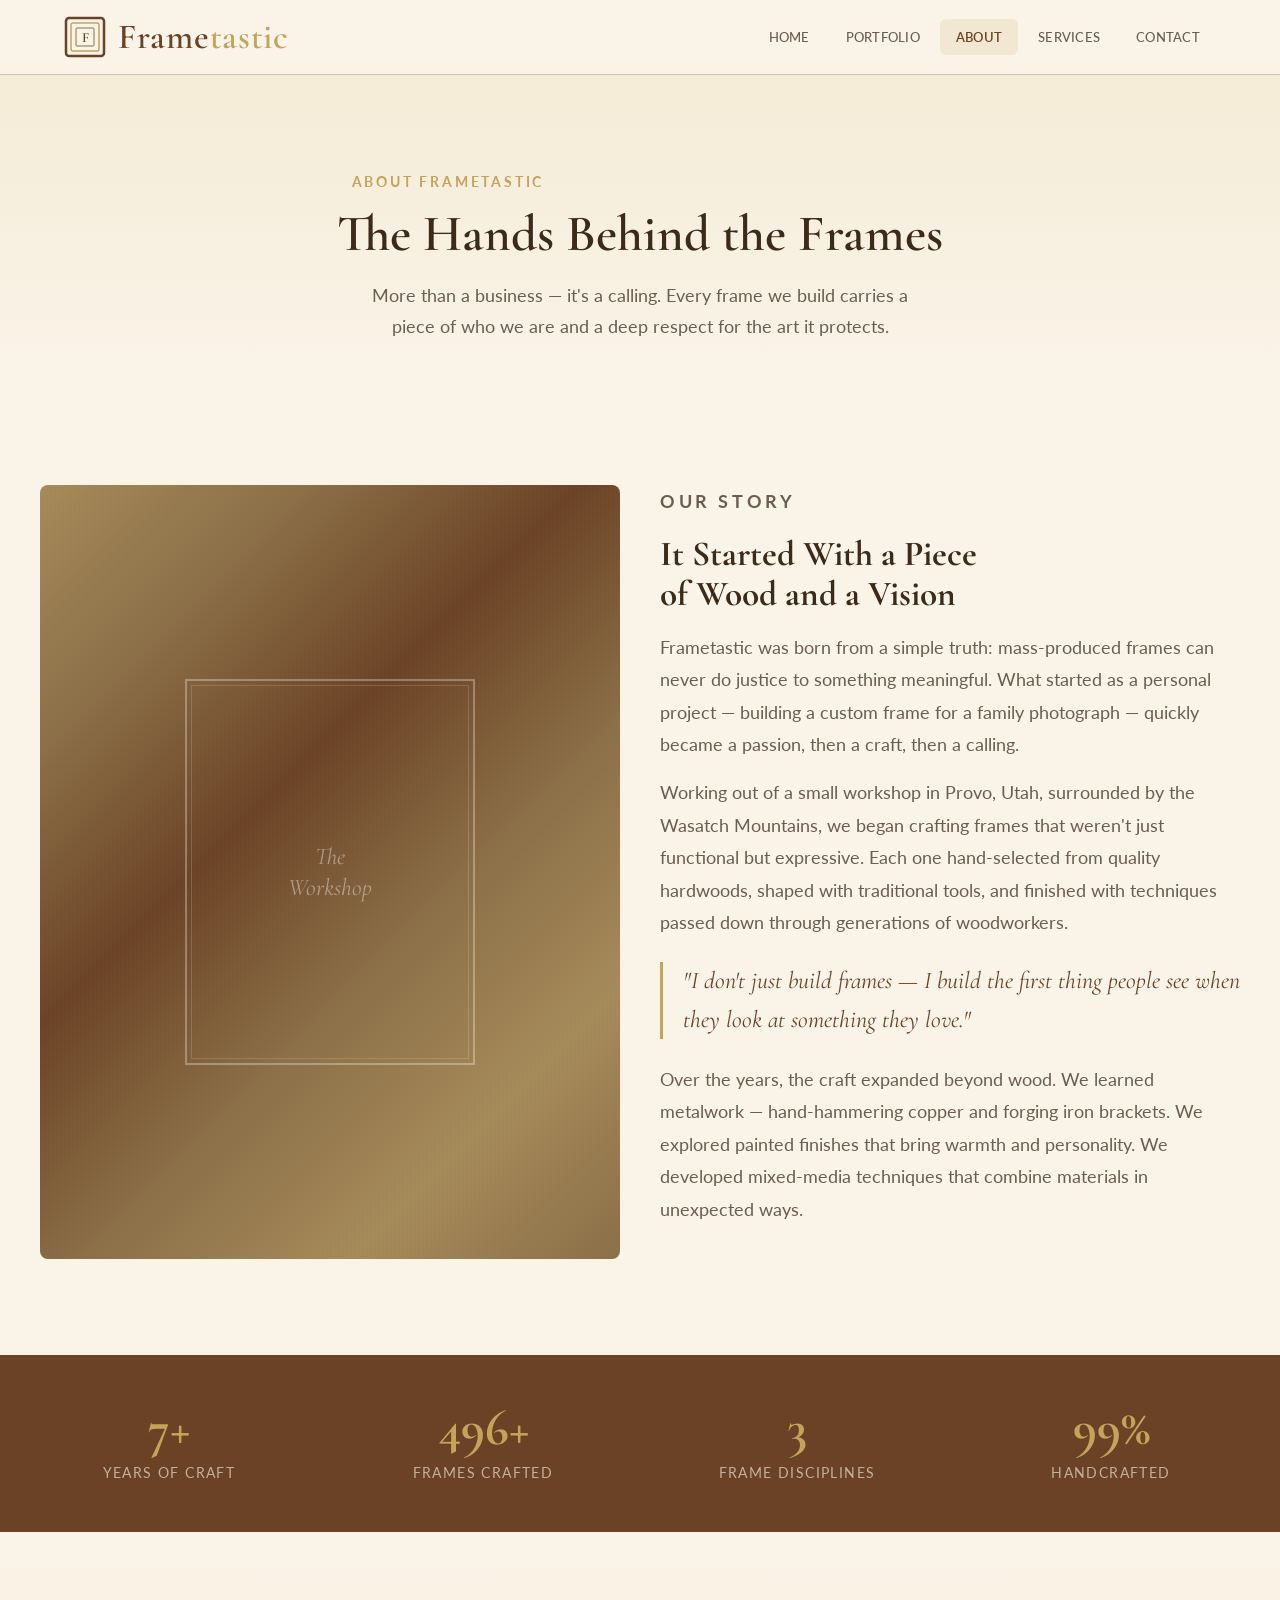
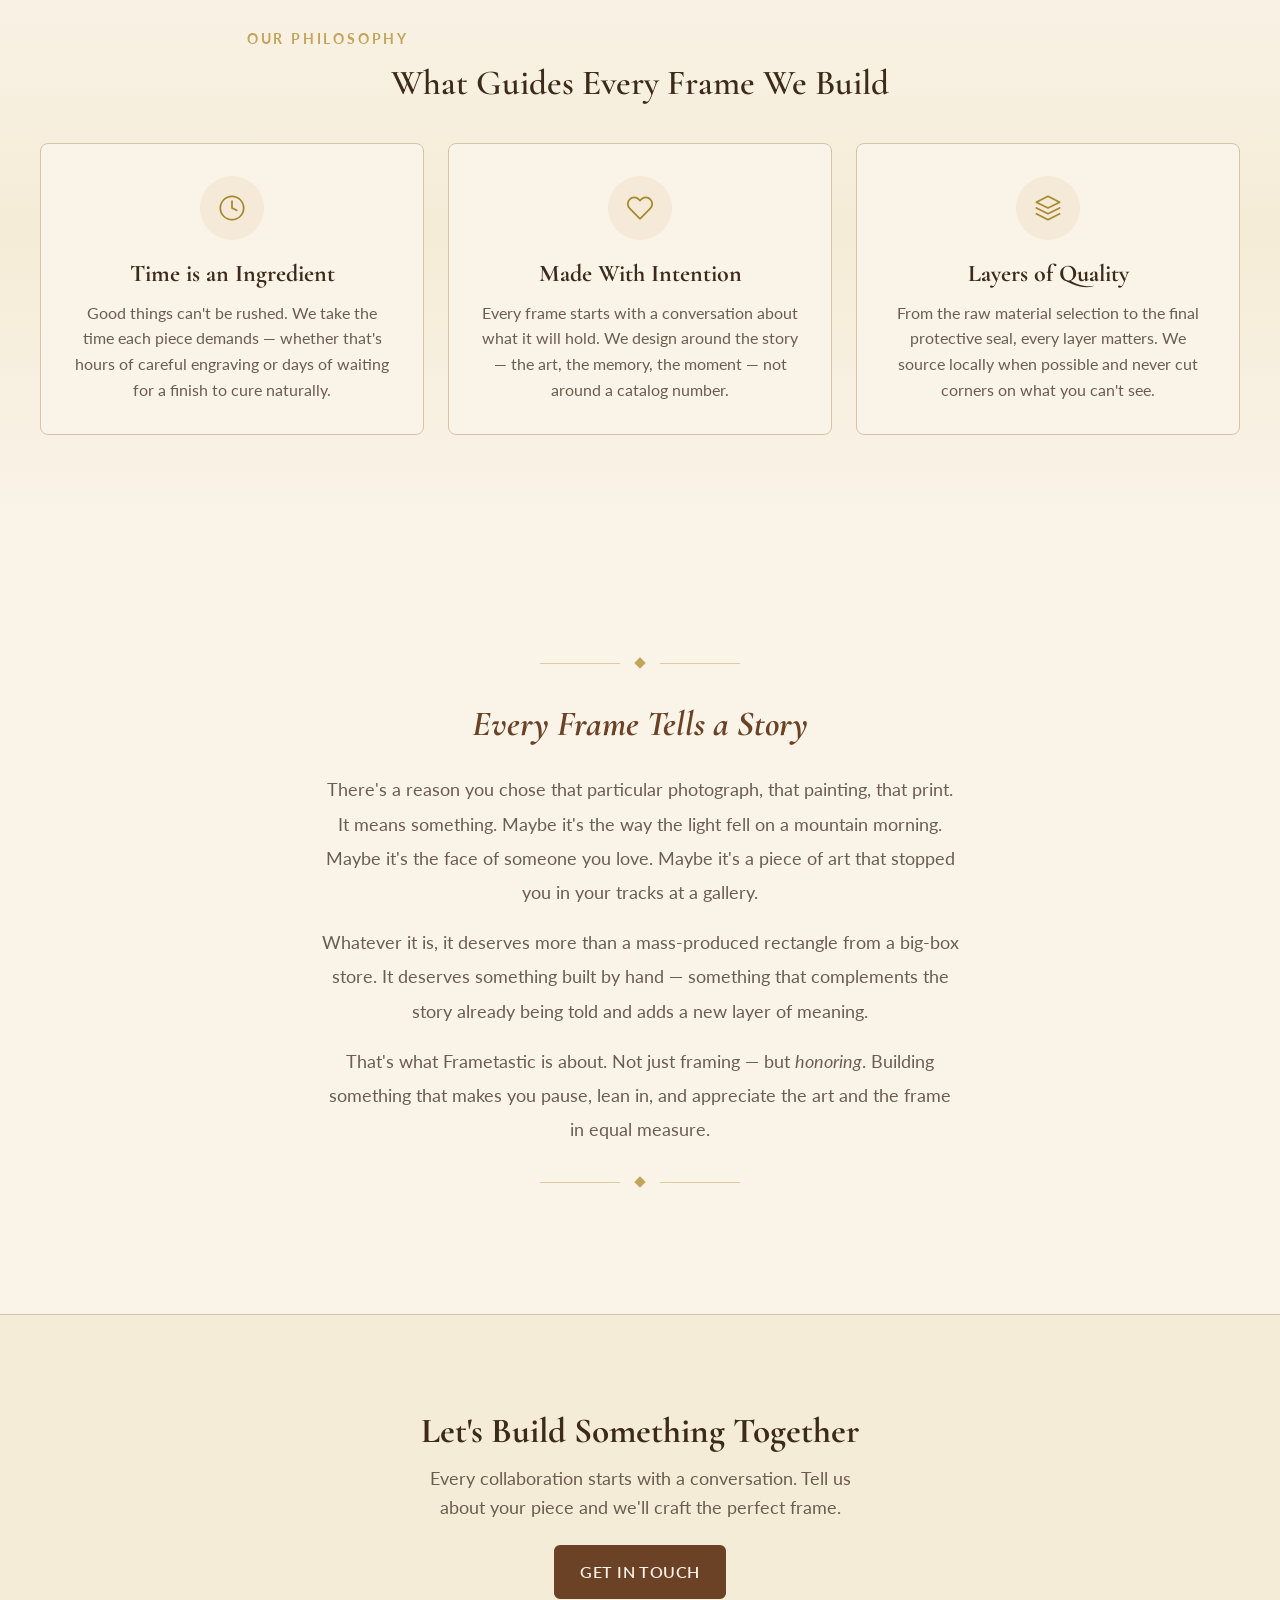
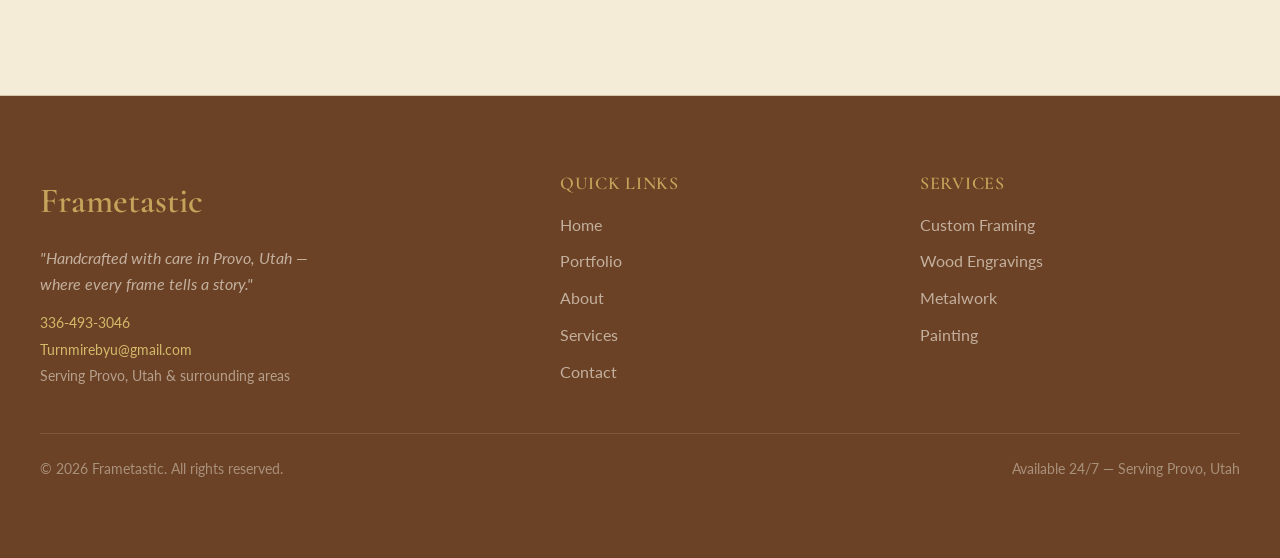
==== about.html @ 9f0a4708 "Add about.html" ====
<!DOCTYPE html>
<html lang="en">
<head>
  <meta charset="UTF-8">
  <meta name="viewport" content="width=device-width, initial-scale=1.0">
  <title>About — Frametastic | The Story Behind the Craft</title>
  <meta name="description" content="Learn about Frametastic's story — a passion for handcrafted artisan frames, woodworking, and the belief that every frame tells a story. Based in Provo, Utah.">

  <link rel="preconnect" href="https://fonts.googleapis.com">
  <link rel="preconnect" href="https://fonts.gstatic.com" crossorigin>
  <link href="https://fonts.googleapis.com/css2?family=Cormorant+Garamond:ital,wght@0,400;0,500;0,600;0,700;1,400;1,500;1,600&family=Lato:wght@300;400;700&display=swap" rel="stylesheet">

  <link rel="stylesheet" href="./styles.css">
</head>
<body>

  <!-- ========== HEADER ========== -->
  <header class="site-header">
    <div class="header-inner">
      <a href="./index.html" class="logo-link" aria-label="Frametastic Home">
        <svg class="logo-icon" viewBox="0 0 42 42" fill="none" xmlns="http://www.w3.org/2000/svg" aria-hidden="true">
          <rect x="2" y="2" width="38" height="38" rx="3" stroke="#6B4226" stroke-width="2.5"/>
          <rect x="7" y="7" width="28" height="28" rx="2" stroke="#C4A35A" stroke-width="1.5"/>
          <rect x="12" y="12" width="18" height="18" rx="1" stroke="#8B6F47" stroke-width="1"/>
          <text x="21" y="26" text-anchor="middle" font-family="'Cormorant Garamond', serif" font-size="14" font-weight="600" fill="#6B4226">F</text>
        </svg>
        <span class="logo-text">Frame<span>tastic</span></span>
      </a>
      <nav aria-label="Main navigation">
        <ul class="nav-links" role="list">
          <li><a href="./index.html">Home</a></li>
          <li><a href="./portfolio.html">Portfolio</a></li>
          <li><a href="./about.html" class="active">About</a></li>
          <li><a href="./services.html">Services</a></li>
          <li><a href="./contact.html">Contact</a></li>
        </ul>
      </nav>
      <button class="mobile-toggle" aria-label="Toggle menu" aria-expanded="false">
        <span></span><span></span><span></span>
      </button>
    </div>
    <nav class="mobile-nav" aria-label="Mobile navigation">
      <a href="./index.html">Home</a>
      <a href="./portfolio.html">Portfolio</a>
      <a href="./about.html" class="active">About</a>
      <a href="./services.html">Services</a>
      <a href="./contact.html">Contact</a>
    </nav>
  </header>

  <main>

    <!-- ========== HERO ========== -->
    <section class="about-hero">
      <div class="section-default reveal">
        <p class="section-label">About Frametastic</p>
        <h1 class="section-title">The Hands Behind the Frames</h1>
        <p class="section-subtitle" style="margin: 0 auto;">More than a business — it's a calling. Every frame we build carries a piece of who we are and a deep respect for the art it protects.</p>
      </div>
    </section>

    <!-- ========== OUR STORY ========== -->
    <section class="section">
      <div class="section-wide">
        <div class="about-story reveal">
          <div class="about-story-image frame-art frame-art-wood">
            <div class="frame-art-inner" style="width: 50%; height: 50%;">
              <div class="frame-art-mark">The<br>Workshop</div>
            </div>
          </div>
          <div class="about-story-text">
            <p class="section-label">Our Story</p>
            <h2>It Started With a Piece of Wood and a Vision</h2>
            <p>
              Frametastic was born from a simple truth: mass-produced frames can never do justice to something meaningful. What started as a personal project — building a custom frame for a family photograph — quickly became a passion, then a craft, then a calling.
            </p>
            <p>
              Working out of a small workshop in Provo, Utah, surrounded by the Wasatch Mountains, we began crafting frames that weren't just functional but expressive. Each one hand-selected from quality hardwoods, shaped with traditional tools, and finished with techniques passed down through generations of woodworkers.
            </p>
            <div class="highlight-text">
              "I don't just build frames — I build the first thing people see when they look at something they love."
            </div>
            <p>
              Over the years, the craft expanded beyond wood. We learned metalwork — hand-hammering copper and forging iron brackets. We explored painted finishes that bring warmth and personality. We developed mixed-media techniques that combine materials in unexpected ways.
            </p>
          </div>
        </div>
      </div>
    </section>

    <!-- ========== STATS ========== -->
    <section class="stats-bar reveal">
      <div class="stat-item">
        <div class="stat-number" data-target="8" data-suffix="+">0</div>
        <div class="stat-label">Years of Craft</div>
      </div>
      <div class="stat-item">
        <div class="stat-number" data-target="500" data-suffix="+">0</div>
        <div class="stat-label">Frames Crafted</div>
      </div>
      <div class="stat-item">
        <div class="stat-number" data-target="4">0</div>
        <div class="stat-label">Frame Disciplines</div>
      </div>
      <div class="stat-item">
        <div class="stat-number" data-target="100" data-suffix="%">0</div>
        <div class="stat-label">Handcrafted</div>
      </div>
    </section>

    <!-- ========== PHILOSOPHY ========== -->
    <section class="section bg-warm-gradient">
      <div class="section-wide">
        <div style="text-align: center; margin-bottom: var(--space-10);" class="reveal">
          <p class="section-label">Our Philosophy</p>
          <h2 class="section-title" style="font-size: var(--text-xl);">What Guides Every Frame We Build</h2>
        </div>

        <div class="philosophy-grid">
          <div class="philosophy-card reveal reveal-delay-1">
            <div class="philosophy-icon">
              <svg width="28" height="28" viewBox="0 0 24 24" fill="none" stroke="currentColor" stroke-width="1.5" stroke-linecap="round" stroke-linejoin="round">
                <path d="M12 22c5.523 0 10-4.477 10-10S17.523 2 12 2 2 6.477 2 12s4.477 10 10 10z"/>
                <path d="M12 6v6l4 2"/>
              </svg>
            </div>
            <h3>Time is an Ingredient</h3>
            <p>Good things can't be rushed. We take the time each piece demands — whether that's hours of careful engraving or days of waiting for a finish to cure naturally.</p>
          </div>

          <div class="philosophy-card reveal reveal-delay-2">
            <div class="philosophy-icon">
              <svg width="28" height="28" viewBox="0 0 24 24" fill="none" stroke="currentColor" stroke-width="1.5" stroke-linecap="round" stroke-linejoin="round">
                <path d="M20.84 4.61a5.5 5.5 0 0 0-7.78 0L12 5.67l-1.06-1.06a5.5 5.5 0 0 0-7.78 7.78l1.06 1.06L12 21.23l7.78-7.78 1.06-1.06a5.5 5.5 0 0 0 0-7.78z"/>
              </svg>
            </div>
            <h3>Made With Intention</h3>
            <p>Every frame starts with a conversation about what it will hold. We design around the story — the art, the memory, the moment — not around a catalog number.</p>
          </div>

          <div class="philosophy-card reveal reveal-delay-3">
            <div class="philosophy-icon">
              <svg width="28" height="28" viewBox="0 0 24 24" fill="none" stroke="currentColor" stroke-width="1.5" stroke-linecap="round" stroke-linejoin="round">
                <path d="M12 2L2 7l10 5 10-5-10-5z"/>
                <path d="M2 17l10 5 10-5"/>
                <path d="M2 12l10 5 10-5"/>
              </svg>
            </div>
            <h3>Layers of Quality</h3>
            <p>From the raw material selection to the final protective seal, every layer matters. We source locally when possible and never cut corners on what you can't see.</p>
          </div>
        </div>
      </div>
    </section>

    <!-- ========== NARRATIVE BLOCK ========== -->
    <section class="section">
      <div class="section-narrow" style="text-align: center;">
        <div class="reveal">
          <div class="divider" style="margin-bottom: var(--space-8);">
            <div class="divider-diamond"></div>
          </div>
          <h2 style="font-family: var(--font-display); font-size: var(--text-xl); font-style: italic; color: var(--color-brown-dark); margin-bottom: var(--space-6); line-height: 1.4;">
            Every Frame Tells a Story
          </h2>
          <p style="color: var(--color-text-muted); line-height: 1.9; margin-bottom: var(--space-4); max-width: none;">
            There's a reason you chose that particular photograph, that painting, that print. It means something. Maybe it's the way the light fell on a mountain morning. Maybe it's the face of someone you love. Maybe it's a piece of art that stopped you in your tracks at a gallery.
          </p>
          <p style="color: var(--color-text-muted); line-height: 1.9; margin-bottom: var(--space-4); max-width: none;">
            Whatever it is, it deserves more than a mass-produced rectangle from a big-box store. It deserves something built by hand — something that complements the story already being told and adds a new layer of meaning.
          </p>
          <p style="color: var(--color-text-muted); line-height: 1.9; max-width: none;">
            That's what Frametastic is about. Not just framing — but <em>honoring</em>. Building something that makes you pause, lean in, and appreciate the art and the frame in equal measure.
          </p>
          <div class="divider" style="margin-top: var(--space-8);">
            <div class="divider-diamond"></div>
          </div>
        </div>
      </div>
    </section>

    <!-- ========== CTA ========== -->
    <section class="section cta-banner">
      <div class="section-default reveal">
        <h2>Let's Build Something Together</h2>
        <p>Every collaboration starts with a conversation. Tell us about your piece and we'll craft the perfect frame.</p>
        <a href="./contact.html" class="btn btn-primary">Get in Touch</a>
      </div>
    </section>

  </main>

  <!-- ========== FOOTER ========== -->
  <footer class="site-footer">
    <div class="footer-inner">
      <div class="footer-brand">
        <p class="footer-logo">Frametastic</p>
        <p class="footer-tagline">"Handcrafted with care in Provo, Utah — where every frame tells a story."</p>
        <div class="footer-contact-info">
          <p><a href="tel:336-493-3046">336-493-3046</a></p>
          <p><a href="mailto:Turnmirebyu@gmail.com">Turnmirebyu@gmail.com</a></p>
          <p>Serving Provo, Utah &amp; surrounding areas</p>
        </div>
      </div>
      <div class="footer-section">
        <h4>Quick Links</h4>
        <ul role="list">
          <li><a href="./index.html">Home</a></li>
          <li><a href="./portfolio.html">Portfolio</a></li>
          <li><a href="./about.html">About</a></li>
          <li><a href="./services.html">Services</a></li>
          <li><a href="./contact.html">Contact</a></li>
        </ul>
      </div>
      <div class="footer-section">
        <h4>Services</h4>
        <ul role="list">
          <li><a href="./services.html">Custom Framing</a></li>
          <li><a href="./services.html">Wood Engravings</a></li>
          <li><a href="./services.html">Metalwork</a></li>
          <li><a href="./services.html">Painting</a></li>
        </ul>
      </div>
    </div>
    <div class="footer-bottom">
      <p>&copy; 2026 Frametastic. All rights reserved.</p>
      <p>Available 24/7 — Serving Provo, Utah</p>
    </div>
  </footer>

  <script src="./script.js"></script>
</body>
</html>
---- styles.css ----
/* ============================================
   FRAMETASTIC — Shared Styles
   Rustic elegance inspired by Park City, Utah
   ============================================ */

/* --- Reset & Base --- */
*, *::before, *::after { box-sizing: border-box; margin: 0; padding: 0; }

html {
  -moz-text-size-adjust: none;
  -webkit-text-size-adjust: none;
  text-size-adjust: none;
  -webkit-font-smoothing: antialiased;
  -moz-osx-font-smoothing: grayscale;
  text-rendering: optimizeLegibility;
  scroll-behavior: smooth;
  hanging-punctuation: first last;
  scroll-padding-top: 5rem;
}

body {
  min-height: 100dvh;
  line-height: 1.6;
  font-family: var(--font-body);
  font-size: var(--text-base);
  color: var(--color-text);
  background-color: var(--color-bg);
}

img, picture, video, canvas, svg { display: block; max-width: 100%; height: auto; }
ul[role="list"], ol[role="list"] { list-style: none; }
input, button, textarea, select { font: inherit; color: inherit; }

h1, h2, h3, h4, h5, h6 {
  font-family: var(--font-display);
  text-wrap: balance;
  line-height: 1.15;
  color: var(--color-heading);
}

p, li, figcaption { text-wrap: pretty; max-width: 72ch; }

::selection {
  background: rgba(196, 163, 90, 0.25);
  color: var(--color-text);
}

:focus-visible {
  outline: 2px solid var(--color-gold);
  outline-offset: 3px;
  border-radius: 4px;
}

@media (prefers-reduced-motion: reduce) {
  *, *::before, *::after {
    animation-duration: 0.01ms !important;
    animation-iteration-count: 1 !important;
    transition-duration: 0.01ms !important;
    scroll-behavior: auto !important;
  }
}

button { cursor: pointer; background: none; border: none; }
a { text-decoration: none; color: inherit; }

a, button, [role="button"], input, textarea, select {
  transition: color 180ms cubic-bezier(0.16, 1, 0.3, 1),
              background 180ms cubic-bezier(0.16, 1, 0.3, 1),
              border-color 180ms cubic-bezier(0.16, 1, 0.3, 1),
              box-shadow 180ms cubic-bezier(0.16, 1, 0.3, 1),
              transform 180ms cubic-bezier(0.16, 1, 0.3, 1);
}

.sr-only {
  position: absolute; width: 1px; height: 1px; padding: 0; margin: -1px;
  overflow: hidden; clip: rect(0, 0, 0, 0); white-space: nowrap; border-width: 0;
}


/* --- Design Tokens --- */
:root {
  /* Typography */
  --font-display: 'Cormorant Garamond', 'Georgia', serif;
  --font-body: 'Lato', 'Helvetica Neue', sans-serif;

  --text-xs:   clamp(0.75rem,  0.7rem  + 0.25vw, 0.875rem);
  --text-sm:   clamp(0.875rem, 0.8rem  + 0.35vw, 1rem);
  --text-base: clamp(1rem,     0.95rem + 0.25vw, 1.125rem);
  --text-lg:   clamp(1.125rem, 1rem    + 0.75vw, 1.5rem);
  --text-xl:   clamp(1.5rem,   1.2rem  + 1.25vw, 2.25rem);
  --text-2xl:  clamp(2rem,     1.2rem  + 2.5vw,  3.5rem);
  --text-3xl:  clamp(2.5rem,   1rem    + 4vw,    5rem);
  --text-hero: clamp(3rem,     0.5rem  + 7vw,    8rem);

  /* Spacing */
  --space-1:  0.25rem;
  --space-2:  0.5rem;
  --space-3:  0.75rem;
  --space-4:  1rem;
  --space-5:  1.25rem;
  --space-6:  1.5rem;
  --space-8:  2rem;
  --space-10: 2.5rem;
  --space-12: 3rem;
  --space-16: 4rem;
  --space-20: 5rem;
  --space-24: 6rem;
  --space-32: 8rem;

  /* Frametastic Palette — Rustic Elegance */
  --color-bg:             #FAF3E8;
  --color-surface:        #F5ECD7;
  --color-surface-2:      #EDE3CB;
  --color-surface-offset: #F0E8D5;
  --color-divider:        #D4C5A9;
  --color-border:         #C4B493;

  --color-text:           #2C2C2C;
  --color-text-muted:     #6B5D4F;
  --color-text-faint:     #9A8E7F;
  --color-heading:        #3D2B1A;

  --color-brown:          #8B6F47;
  --color-brown-dark:     #6B4226;
  --color-brown-light:    #A68B5B;
  --color-green:          #2D5016;
  --color-green-light:    #4A6741;
  --color-green-muted:    #5C7A52;
  --color-cream:          #FAF3E8;
  --color-ivory:          #F5ECD7;
  --color-gold:           #C4A35A;
  --color-gold-light:     #D4B96A;
  --color-gold-dark:      #A68830;
  --color-charcoal:       #2C2C2C;

  /* Semantic */
  --color-primary:        #6B4226;
  --color-primary-hover:  #8B6F47;
  --color-accent:         #C4A35A;
  --color-accent-hover:   #D4B96A;

  /* Radius */
  --radius-sm: 4px;
  --radius-md: 6px;
  --radius-lg: 8px;
  --radius-xl: 12px;

  /* Shadows — warm-toned */
  --shadow-sm: 0 1px 3px rgba(107, 66, 38, 0.08);
  --shadow-md: 0 4px 12px rgba(107, 66, 38, 0.1);
  --shadow-lg: 0 12px 32px rgba(107, 66, 38, 0.14);
  --shadow-warm: 0 8px 24px rgba(139, 111, 71, 0.12);

  /* Content widths */
  --content-narrow: 640px;
  --content-default: 960px;
  --content-wide: 1200px;
}


/* ============================
   SHARED LAYOUT COMPONENTS
   ============================ */

/* --- Header / Navigation --- */
.site-header {
  position: sticky;
  top: 0;
  z-index: 100;
  background: rgba(250, 243, 232, 0.95);
  backdrop-filter: blur(12px);
  -webkit-backdrop-filter: blur(12px);
  border-bottom: 1px solid var(--color-divider);
  transition: box-shadow 300ms ease;
}

.site-header--scrolled {
  box-shadow: var(--shadow-md);
}

.header-inner {
  max-width: var(--content-wide);
  margin: 0 auto;
  padding: var(--space-4) var(--space-6);
  display: flex;
  align-items: center;
  justify-content: space-between;
}

.logo-link {
  display: flex;
  align-items: center;
  gap: var(--space-3);
}

.logo-icon {
  width: 42px;
  height: 42px;
  flex-shrink: 0;
}

.logo-text {
  font-family: var(--font-display);
  font-size: var(--text-xl);
  font-weight: 600;
  color: var(--color-brown-dark);
  letter-spacing: 0.02em;
  line-height: 1;
}

.logo-text span {
  color: var(--color-gold);
}

/* Desktop nav */
.nav-links {
  display: flex;
  align-items: center;
  gap: var(--space-1);
  list-style: none;
}

.nav-links a {
  display: block;
  padding: var(--space-2) var(--space-4);
  font-size: var(--text-sm);
  font-weight: 500;
  color: var(--color-text-muted);
  border-radius: var(--radius-md);
  letter-spacing: 0.02em;
  text-transform: uppercase;
  font-size: 0.8rem;
}

.nav-links a:hover {
  color: var(--color-brown-dark);
  background: rgba(139, 111, 71, 0.08);
}

.nav-links a.active {
  color: var(--color-brown-dark);
  background: rgba(196, 163, 90, 0.15);
  font-weight: 600;
}

/* Mobile hamburger */
.mobile-toggle {
  display: none;
  flex-direction: column;
  gap: 5px;
  padding: var(--space-2);
  cursor: pointer;
  z-index: 110;
}

.mobile-toggle span {
  display: block;
  width: 24px;
  height: 2px;
  background: var(--color-brown-dark);
  border-radius: 2px;
  transition: transform 300ms ease, opacity 300ms ease;
}

.mobile-toggle.open span:nth-child(1) {
  transform: translateY(7px) rotate(45deg);
}
.mobile-toggle.open span:nth-child(2) {
  opacity: 0;
}
.mobile-toggle.open span:nth-child(3) {
  transform: translateY(-7px) rotate(-45deg);
}

/* Mobile nav overlay */
.mobile-nav {
  display: none;
  position: fixed;
  top: 0;
  left: 0;
  width: 100%;
  height: 100dvh;
  background: rgba(250, 243, 232, 1);
  backdrop-filter: blur(20px);
  -webkit-backdrop-filter: blur(20px);
  z-index: 105;
  flex-direction: column;
  align-items: center;
  justify-content: center;
  gap: var(--space-4);
}

.mobile-nav.open {
  display: flex;
}

.mobile-nav a {
  font-family: var(--font-display);
  font-size: var(--text-xl);
  font-weight: 500;
  color: var(--color-text-muted);
  padding: var(--space-3) var(--space-8);
  border-radius: var(--radius-md);
}

.mobile-nav a:hover,
.mobile-nav a.active {
  color: var(--color-brown-dark);
  background: rgba(196, 163, 90, 0.15);
}

@media (max-width: 768px) {
  .nav-links { display: none; }
  .mobile-toggle { display: flex; }
}


/* --- Footer --- */
.site-footer {
  background: var(--color-brown-dark);
  color: #E8DED0;
  padding: clamp(var(--space-12), 6vw, var(--space-20)) var(--space-6);
}

.footer-inner {
  max-width: var(--content-wide);
  margin: 0 auto;
  display: grid;
  grid-template-columns: 1.5fr 1fr 1fr;
  gap: var(--space-10);
}

.footer-brand .footer-logo {
  font-family: var(--font-display);
  font-size: var(--text-xl);
  color: var(--color-gold);
  font-weight: 600;
  margin-bottom: var(--space-4);
}

.footer-brand .footer-tagline {
  font-style: italic;
  color: rgba(232, 222, 208, 0.7);
  font-size: var(--text-sm);
  margin-bottom: var(--space-4);
  max-width: 30ch;
}

.footer-brand .footer-contact-info p {
  font-size: var(--text-xs);
  color: rgba(232, 222, 208, 0.6);
  margin-bottom: var(--space-1);
}

.footer-brand .footer-contact-info a {
  color: var(--color-gold-light);
}

.footer-brand .footer-contact-info a:hover {
  color: #fff;
}

.footer-section h4 {
  font-family: var(--font-display);
  font-size: var(--text-base);
  color: var(--color-gold);
  font-weight: 600;
  margin-bottom: var(--space-4);
  letter-spacing: 0.04em;
  text-transform: uppercase;
}

.footer-section ul {
  list-style: none;
}

.footer-section li {
  margin-bottom: var(--space-2);
}

.footer-section a {
  font-size: var(--text-sm);
  color: rgba(232, 222, 208, 0.7);
}

.footer-section a:hover {
  color: #fff;
}

.footer-bottom {
  max-width: var(--content-wide);
  margin: 0 auto;
  margin-top: var(--space-10);
  padding-top: var(--space-6);
  border-top: 1px solid rgba(232, 222, 208, 0.15);
  display: flex;
  align-items: center;
  justify-content: space-between;
  flex-wrap: wrap;
  gap: var(--space-4);
}

.footer-bottom p {
  font-size: var(--text-xs);
  color: rgba(232, 222, 208, 0.5);
}

@media (max-width: 768px) {
  .footer-inner {
    grid-template-columns: 1fr;
    gap: var(--space-8);
    text-align: center;
  }
  .footer-brand .footer-tagline { max-width: none; }
  .footer-bottom {
    flex-direction: column;
    text-align: center;
  }
}


/* ============================
   SHARED UI COMPONENTS
   ============================ */

/* Buttons */
.btn {
  display: inline-flex;
  align-items: center;
  gap: var(--space-2);
  padding: var(--space-3) var(--space-6);
  font-size: var(--text-sm);
  font-weight: 600;
  border-radius: var(--radius-md);
  cursor: pointer;
  text-decoration: none;
  letter-spacing: 0.03em;
  text-transform: uppercase;
}

.btn-primary {
  background: var(--color-brown-dark);
  color: var(--color-cream);
  border: 2px solid var(--color-brown-dark);
}

.btn-primary:hover {
  background: var(--color-brown);
  border-color: var(--color-brown);
  transform: translateY(-1px);
  box-shadow: var(--shadow-md);
}

.btn-outline {
  background: transparent;
  color: var(--color-brown-dark);
  border: 2px solid var(--color-brown-dark);
}

.btn-outline:hover {
  background: var(--color-brown-dark);
  color: var(--color-cream);
  transform: translateY(-1px);
}

.btn-gold {
  background: var(--color-gold);
  color: var(--color-brown-dark);
  border: 2px solid var(--color-gold);
}

.btn-gold:hover {
  background: var(--color-gold-dark);
  border-color: var(--color-gold-dark);
  color: #fff;
  transform: translateY(-1px);
  box-shadow: var(--shadow-md);
}

/* Section utilities */
.section {
  padding: clamp(var(--space-12), 8vw, var(--space-24)) var(--space-6);
}

.section-narrow {
  max-width: var(--content-narrow);
  margin: 0 auto;
}

.section-default {
  max-width: var(--content-default);
  margin: 0 auto;
}

.section-wide {
  max-width: var(--content-wide);
  margin: 0 auto;
}

.section-label {
  font-family: var(--font-body);
  font-size: var(--text-xs);
  text-transform: uppercase;
  letter-spacing: 0.2em;
  color: var(--color-gold);
  font-weight: 700;
  margin-bottom: var(--space-3);
}

.section-title {
  font-size: var(--text-2xl);
  font-weight: 600;
  margin-bottom: var(--space-4);
  color: var(--color-heading);
}

.section-subtitle {
  font-size: var(--text-base);
  color: var(--color-text-muted);
  max-width: 55ch;
  line-height: 1.7;
}

/* Decorative divider */
.divider {
  display: flex;
  align-items: center;
  gap: var(--space-4);
  margin: var(--space-8) auto;
  max-width: 200px;
}

.divider::before,
.divider::after {
  content: '';
  flex: 1;
  height: 1px;
  background: var(--color-gold);
  opacity: 0.5;
}

.divider-diamond {
  width: 8px;
  height: 8px;
  background: var(--color-gold);
  transform: rotate(45deg);
  flex-shrink: 0;
}

/* Wood texture gradient backgrounds */
.bg-wood {
  background: linear-gradient(
    135deg,
    #8B6F47 0%,
    #A68B5B 25%,
    #8B6F47 50%,
    #6B4226 75%,
    #8B6F47 100%
  );
}

.bg-warm-gradient {
  background: linear-gradient(
    180deg,
    var(--color-bg) 0%,
    var(--color-surface) 50%,
    var(--color-bg) 100%
  );
}

.bg-cream-to-ivory {
  background: linear-gradient(
    180deg,
    var(--color-cream) 0%,
    var(--color-ivory) 100%
  );
}

.bg-forest {
  background: linear-gradient(
    135deg,
    #2D5016 0%,
    #4A6741 50%,
    #2D5016 100%
  );
}

/* Card base */
.card {
  background: var(--color-bg);
  border: 1px solid var(--color-divider);
  border-radius: var(--radius-lg);
  overflow: hidden;
  transition: transform 300ms ease, box-shadow 300ms ease;
}

.card:hover {
  transform: translateY(-4px);
  box-shadow: var(--shadow-lg);
}

/* Animated frame border */
.frame-border {
  border: 3px solid var(--color-gold);
  border-radius: var(--radius-md);
  padding: var(--space-1);
  position: relative;
}

.frame-border::before {
  content: '';
  position: absolute;
  inset: 4px;
  border: 1px solid rgba(196, 163, 90, 0.4);
  border-radius: 3px;
  pointer-events: none;
}

/* Scroll reveal animations */
.reveal {
  opacity: 0;
  transform: translateY(20px);
  transition: opacity 600ms ease, transform 600ms ease;
}

.reveal.visible {
  opacity: 1;
  transform: translateY(0);
}

.reveal-delay-1 { transition-delay: 100ms; }
.reveal-delay-2 { transition-delay: 200ms; }
.reveal-delay-3 { transition-delay: 300ms; }
.reveal-delay-4 { transition-delay: 400ms; }


/* ============================
   PAGE-SPECIFIC STYLES
   ============================ */

/* --- Homepage --- */
.hero {
  min-height: 85vh;
  display: flex;
  align-items: center;
  justify-content: center;
  text-align: center;
  padding: var(--space-16) var(--space-6);
  position: relative;
  overflow: hidden;
  background:
    linear-gradient(135deg,
      rgba(250, 243, 232, 0.92) 0%,
      rgba(245, 236, 215, 0.88) 40%,
      rgba(237, 227, 203, 0.85) 100%
    ),
    linear-gradient(45deg,
      #6B4226 0%, #8B6F47 30%, #A68B5B 50%, #8B6F47 70%, #6B4226 100%
    );
}

.hero::before {
  content: '';
  position: absolute;
  inset: 0;
  background:
    radial-gradient(ellipse at 20% 50%, rgba(196, 163, 90, 0.15) 0%, transparent 60%),
    radial-gradient(ellipse at 80% 30%, rgba(45, 80, 22, 0.08) 0%, transparent 50%);
  pointer-events: none;
}

.hero-content {
  position: relative;
  z-index: 1;
  max-width: 750px;
}

.hero-badge {
  display: inline-flex;
  align-items: center;
  gap: var(--space-2);
  background: rgba(196, 163, 90, 0.15);
  border: 1px solid rgba(196, 163, 90, 0.3);
  padding: var(--space-2) var(--space-4);
  border-radius: var(--radius-xl);
  font-size: var(--text-xs);
  color: var(--color-gold-dark);
  font-weight: 600;
  letter-spacing: 0.05em;
  text-transform: uppercase;
  margin-bottom: var(--space-6);
}

.hero h1 {
  font-size: var(--text-hero);
  font-weight: 600;
  color: var(--color-brown-dark);
  margin-bottom: var(--space-6);
  line-height: 1.05;
}

.hero h1 em {
  font-style: italic;
  color: var(--color-gold);
}

.hero-description {
  font-size: var(--text-base);
  color: var(--color-text-muted);
  max-width: 50ch;
  margin: 0 auto var(--space-8);
  line-height: 1.8;
}

.hero-cta {
  display: flex;
  align-items: center;
  justify-content: center;
  gap: var(--space-4);
  flex-wrap: wrap;
}

/* Decorative corner frames on hero */
.hero-frame-corner {
  position: absolute;
  width: 80px;
  height: 80px;
  border-color: var(--color-gold);
  opacity: 0.3;
}

.hero-frame-corner--tl {
  top: 40px; left: 40px;
  border-top: 2px solid;
  border-left: 2px solid;
}
.hero-frame-corner--tr {
  top: 40px; right: 40px;
  border-top: 2px solid;
  border-right: 2px solid;
}
.hero-frame-corner--bl {
  bottom: 40px; left: 40px;
  border-bottom: 2px solid;
  border-left: 2px solid;
}
.hero-frame-corner--br {
  bottom: 40px; right: 40px;
  border-bottom: 2px solid;
  border-right: 2px solid;
}

/* Featured work grid on homepage */
.featured-grid {
  display: grid;
  grid-template-columns: repeat(auto-fit, minmax(260px, 1fr));
  gap: var(--space-6);
}

.featured-card {
  position: relative;
  background: var(--color-bg);
  border: 1px solid var(--color-divider);
  border-radius: var(--radius-lg);
  overflow: hidden;
  transition: transform 300ms ease, box-shadow 300ms ease;
  display: flex;
  flex-direction: column;
}

.featured-card:hover {
  transform: translateY(-6px);
  box-shadow: var(--shadow-lg);
}

.featured-card-image {
  height: 240px;
  min-height: 240px;
  position: relative;
  overflow: hidden;
}

.featured-card-body {
  padding: var(--space-5);
}

.featured-card-body h3 {
  font-size: var(--text-lg);
  font-weight: 600;
  margin-bottom: var(--space-2);
}

.featured-card-body p {
  font-size: var(--text-sm);
  color: var(--color-text-muted);
}

.featured-card-tag {
  position: absolute;
  top: var(--space-4);
  left: var(--space-4);
  background: rgba(107, 66, 38, 0.85);
  color: var(--color-cream);
  padding: var(--space-1) var(--space-3);
  border-radius: var(--radius-sm);
  font-size: var(--text-xs);
  font-weight: 600;
  text-transform: uppercase;
  letter-spacing: 0.05em;
}

/* Testimonial section */
.testimonial-section {
  background: var(--color-brown-dark);
  color: var(--color-cream);
  text-align: center;
}

.testimonial-quote {
  font-family: var(--font-display);
  font-size: var(--text-xl);
  font-style: italic;
  max-width: 40ch;
  margin: 0 auto var(--space-6);
  line-height: 1.5;
  position: relative;
}

.testimonial-quote::before {
  content: '\201C';
  font-size: 5rem;
  position: absolute;
  top: -2rem;
  left: -1.5rem;
  color: var(--color-gold);
  opacity: 0.4;
  line-height: 1;
}

.testimonial-author {
  font-size: var(--text-sm);
  color: var(--color-gold-light);
  font-weight: 500;
}

/* Intro / About preview */
.intro-grid {
  display: grid;
  grid-template-columns: 1fr 1fr;
  gap: var(--space-10);
  align-items: center;
}

.intro-image-wrapper {
  position: relative;
}

.intro-image-placeholder {
  aspect-ratio: 4/5;
  border-radius: var(--radius-lg);
  overflow: hidden;
  position: relative;
}

.intro-image-frame {
  position: absolute;
  inset: -12px;
  border: 2px solid var(--color-gold);
  border-radius: calc(var(--radius-lg) + 4px);
  opacity: 0.4;
  pointer-events: none;
}

@media (max-width: 768px) {
  .intro-grid {
    grid-template-columns: 1fr;
    gap: var(--space-6);
  }
}


/* --- Portfolio Page --- */
.portfolio-hero {
  text-align: center;
  padding: clamp(var(--space-16), 10vw, var(--space-24)) var(--space-6) clamp(var(--space-8), 4vw, var(--space-12));
  background: linear-gradient(180deg, var(--color-surface) 0%, var(--color-bg) 100%);
}

.portfolio-filters {
  display: flex;
  align-items: center;
  justify-content: center;
  gap: var(--space-3);
  flex-wrap: wrap;
  margin-bottom: var(--space-10);
}

.filter-btn {
  padding: var(--space-2) var(--space-5);
  font-size: var(--text-sm);
  font-weight: 500;
  border: 1px solid var(--color-divider);
  border-radius: var(--radius-xl);
  background: transparent;
  color: var(--color-text-muted);
  cursor: pointer;
}

.filter-btn:hover,
.filter-btn.active {
  background: var(--color-brown-dark);
  color: var(--color-cream);
  border-color: var(--color-brown-dark);
}

.portfolio-grid {
  display: grid;
  grid-template-columns: repeat(auto-fill, minmax(280px, 1fr));
  gap: var(--space-6);
}

.portfolio-card {
  background: var(--color-bg);
  border: 1px solid var(--color-divider);
  border-radius: var(--radius-lg);
  overflow: hidden;
  transition: transform 300ms ease, box-shadow 300ms ease;
  display: flex;
  flex-direction: column;
}

.portfolio-card:hover {
  transform: translateY(-4px);
  box-shadow: var(--shadow-lg);
}

.portfolio-card-image {
  height: 220px;
  min-height: 220px;
  position: relative;
  overflow: hidden;
}

.portfolio-card-body {
  padding: var(--space-5);
}

.portfolio-card-body h3 {
  font-size: var(--text-lg);
  font-weight: 600;
  margin-bottom: var(--space-2);
}

.portfolio-card-body .category {
  font-size: var(--text-xs);
  color: var(--color-gold-dark);
  text-transform: uppercase;
  letter-spacing: 0.1em;
  font-weight: 600;
  margin-bottom: var(--space-2);
}

.portfolio-card-body p {
  font-size: var(--text-sm);
  color: var(--color-text-muted);
  line-height: 1.6;
}


/* --- About Page --- */
.about-hero {
  text-align: center;
  padding: clamp(var(--space-16), 10vw, var(--space-24)) var(--space-6) clamp(var(--space-8), 4vw, var(--space-12));
  background: linear-gradient(180deg, var(--color-surface) 0%, var(--color-bg) 100%);
}

.about-story {
  display: grid;
  grid-template-columns: 1fr 1fr;
  gap: var(--space-10);
  align-items: start;
}

.about-story-image {
  aspect-ratio: 3/4;
  border-radius: var(--radius-lg);
  overflow: hidden;
  position: relative;
}

.about-story-text h2 {
  font-size: var(--text-xl);
  margin-bottom: var(--space-4);
}

.about-story-text p {
  font-size: var(--text-base);
  color: var(--color-text-muted);
  margin-bottom: var(--space-4);
  line-height: 1.8;
}

.about-story-text .highlight-text {
  font-family: var(--font-display);
  font-size: var(--text-lg);
  font-style: italic;
  color: var(--color-brown-dark);
  border-left: 3px solid var(--color-gold);
  padding-left: var(--space-5);
  margin: var(--space-6) 0;
}

@media (max-width: 768px) {
  .about-story {
    grid-template-columns: 1fr;
    gap: var(--space-6);
  }
}

/* Stats bar */
.stats-bar {
  display: grid;
  grid-template-columns: repeat(4, 1fr);
  gap: var(--space-6);
  text-align: center;
  padding: var(--space-12) var(--space-6);
  background: var(--color-brown-dark);
  color: var(--color-cream);
}

.stat-item .stat-number {
  font-family: var(--font-display);
  font-size: var(--text-2xl);
  font-weight: 700;
  color: var(--color-gold);
  line-height: 1;
  margin-bottom: var(--space-2);
}

.stat-item .stat-label {
  font-size: var(--text-xs);
  text-transform: uppercase;
  letter-spacing: 0.1em;
  color: rgba(232, 222, 208, 0.7);
}

@media (max-width: 768px) {
  .stats-bar {
    grid-template-columns: repeat(2, 1fr);
    gap: var(--space-8);
  }
}

/* Philosophy section */
.philosophy-grid {
  display: grid;
  grid-template-columns: repeat(3, 1fr);
  gap: var(--space-6);
}

.philosophy-card {
  text-align: center;
  padding: var(--space-8);
  border: 1px solid var(--color-divider);
  border-radius: var(--radius-lg);
  background: var(--color-bg);
}

.philosophy-icon {
  width: 64px;
  height: 64px;
  margin: 0 auto var(--space-5);
  display: flex;
  align-items: center;
  justify-content: center;
  background: rgba(196, 163, 90, 0.12);
  border-radius: 50%;
  color: var(--color-gold-dark);
}

.philosophy-card h3 {
  font-size: var(--text-lg);
  margin-bottom: var(--space-3);
}

.philosophy-card p {
  font-size: var(--text-sm);
  color: var(--color-text-muted);
  max-width: none;
}

@media (max-width: 768px) {
  .philosophy-grid {
    grid-template-columns: 1fr;
  }
}


/* --- Services Page --- */
.services-hero {
  text-align: center;
  padding: clamp(var(--space-16), 10vw, var(--space-24)) var(--space-6) clamp(var(--space-8), 4vw, var(--space-12));
  background: linear-gradient(180deg, var(--color-surface) 0%, var(--color-bg) 100%);
}

.service-block {
  display: grid;
  grid-template-columns: 1fr 1fr;
  gap: var(--space-10);
  align-items: center;
  padding: clamp(var(--space-8), 4vw, var(--space-16)) 0;
  border-bottom: 1px solid var(--color-divider);
}

.service-block:last-child {
  border-bottom: none;
}

.service-block.reverse {
  direction: rtl;
}

.service-block.reverse > * {
  direction: ltr;
}

.service-image {
  aspect-ratio: 4/3;
  border-radius: var(--radius-lg);
  overflow: hidden;
  position: relative;
}

.service-content .service-number {
  font-family: var(--font-display);
  font-size: var(--text-2xl);
  color: rgba(196, 163, 90, 0.3);
  font-weight: 700;
  line-height: 1;
  margin-bottom: var(--space-3);
}

.service-content h2 {
  font-size: var(--text-xl);
  margin-bottom: var(--space-4);
}

.service-content p {
  font-size: var(--text-base);
  color: var(--color-text-muted);
  line-height: 1.8;
  margin-bottom: var(--space-4);
}

.service-features {
  list-style: none;
  margin-bottom: var(--space-5);
}

.service-features li {
  font-size: var(--text-sm);
  color: var(--color-text-muted);
  padding: var(--space-2) 0;
  padding-left: var(--space-6);
  position: relative;
}

.service-features li::before {
  content: '';
  position: absolute;
  left: 0;
  top: 50%;
  transform: translateY(-50%);
  width: 16px;
  height: 16px;
  background: var(--color-gold);
  opacity: 0.4;
  border-radius: 50%;
}

.service-price {
  font-family: var(--font-display);
  font-size: var(--text-lg);
  color: var(--color-brown-dark);
  font-weight: 600;
  font-style: italic;
}

@media (max-width: 768px) {
  .service-block {
    grid-template-columns: 1fr;
    gap: var(--space-6);
  }
  .service-block.reverse {
    direction: ltr;
  }
}

/* Process section */
.process-steps {
  display: grid;
  grid-template-columns: repeat(4, 1fr);
  gap: var(--space-6);
  text-align: center;
}

.process-step {
  position: relative;
  padding: var(--space-6);
}

.process-step-number {
  width: 48px;
  height: 48px;
  border-radius: 50%;
  background: var(--color-gold);
  color: var(--color-brown-dark);
  font-family: var(--font-display);
  font-size: var(--text-lg);
  font-weight: 700;
  display: flex;
  align-items: center;
  justify-content: center;
  margin: 0 auto var(--space-4);
}

.process-step h4 {
  font-size: var(--text-base);
  margin-bottom: var(--space-2);
}

.process-step p {
  font-size: var(--text-sm);
  color: var(--color-text-muted);
  max-width: none;
}

@media (max-width: 768px) {
  .process-steps {
    grid-template-columns: 1fr 1fr;
  }
}

@media (max-width: 480px) {
  .process-steps {
    grid-template-columns: 1fr;
  }
}


/* --- Contact Page --- */
.contact-hero {
  text-align: center;
  padding: clamp(var(--space-16), 10vw, var(--space-24)) var(--space-6) clamp(var(--space-8), 4vw, var(--space-12));
  background: linear-gradient(180deg, var(--color-surface) 0%, var(--color-bg) 100%);
}

.contact-layout {
  display: grid;
  grid-template-columns: 1.2fr 0.8fr;
  gap: var(--space-10);
  align-items: start;
}

.contact-form {
  background: var(--color-bg);
  border: 1px solid var(--color-divider);
  border-radius: var(--radius-lg);
  padding: var(--space-8);
}

.form-group {
  margin-bottom: var(--space-5);
}

.form-group label {
  display: block;
  font-size: var(--text-sm);
  font-weight: 600;
  color: var(--color-heading);
  margin-bottom: var(--space-2);
}

.form-group input,
.form-group textarea,
.form-group select {
  width: 100%;
  padding: var(--space-3) var(--space-4);
  border: 1px solid var(--color-border);
  border-radius: var(--radius-md);
  background: #fff;
  font-size: var(--text-base);
  color: var(--color-text);
}

.form-group input:focus,
.form-group textarea:focus,
.form-group select:focus {
  outline: none;
  border-color: var(--color-gold);
  box-shadow: 0 0 0 3px rgba(196, 163, 90, 0.15);
}

.form-group textarea {
  min-height: 140px;
  resize: vertical;
}

.form-submit {
  width: 100%;
  padding: var(--space-4);
  font-size: var(--text-sm);
}

/* Contact info sidebar */
.contact-info-sidebar {
  display: flex;
  flex-direction: column;
  gap: var(--space-6);
}

.contact-info-card {
  background: var(--color-surface);
  border: 1px solid var(--color-divider);
  border-radius: var(--radius-lg);
  padding: var(--space-6);
}

.contact-info-card h3 {
  font-size: var(--text-lg);
  margin-bottom: var(--space-4);
}

.contact-info-item {
  display: flex;
  align-items: flex-start;
  gap: var(--space-3);
  margin-bottom: var(--space-4);
}

.contact-info-item:last-child {
  margin-bottom: 0;
}

.contact-info-icon {
  width: 40px;
  height: 40px;
  flex-shrink: 0;
  display: flex;
  align-items: center;
  justify-content: center;
  background: rgba(196, 163, 90, 0.12);
  border-radius: var(--radius-md);
  color: var(--color-gold-dark);
}

.contact-info-item .label {
  font-size: var(--text-xs);
  color: var(--color-text-faint);
  text-transform: uppercase;
  letter-spacing: 0.1em;
  margin-bottom: 2px;
}

.contact-info-item .value {
  font-size: var(--text-sm);
  color: var(--color-text);
  font-weight: 500;
}

.contact-info-item a.value {
  color: var(--color-brown-dark);
}

.contact-info-item a.value:hover {
  color: var(--color-gold-dark);
}

/* Map placeholder */
.map-placeholder {
  height: 200px;
  border-radius: var(--radius-lg);
  overflow: hidden;
  border: 1px solid var(--color-divider);
  position: relative;
  background:
    linear-gradient(135deg, #e8dfd0 0%, #d4c5a9 50%, #c4b493 100%);
}

.map-placeholder-content {
  position: absolute;
  inset: 0;
  display: flex;
  flex-direction: column;
  align-items: center;
  justify-content: center;
  gap: var(--space-2);
  color: var(--color-brown-dark);
}

.map-placeholder-content svg {
  opacity: 0.5;
}

.map-placeholder-content p {
  font-size: var(--text-sm);
  font-weight: 500;
}

.form-row {
  display: grid;
  grid-template-columns: 1fr 1fr;
  gap: var(--space-4);
}

@media (max-width: 768px) {
  .contact-layout {
    grid-template-columns: 1fr;
    gap: var(--space-6);
  }
  .form-row {
    grid-template-columns: 1fr;
  }
}


/* ============================
   CSS ART — Frame representations
   ============================ */

/* Wood frame art */
.frame-art {
  width: 100%;
  height: 100%;
  display: flex;
  align-items: center;
  justify-content: center;
  position: relative;
}

/* Wood grain texture */
.frame-art-wood {
  background:
    repeating-linear-gradient(
      90deg,
      transparent,
      transparent 2px,
      rgba(139, 111, 71, 0.05) 2px,
      rgba(139, 111, 71, 0.05) 4px
    ),
    linear-gradient(
      135deg,
      #A68B5B 0%, #8B6F47 20%, #6B4226 40%,
      #8B6F47 60%, #A68B5B 80%, #8B6F47 100%
    );
}

.frame-art-metal {
  background:
    repeating-linear-gradient(
      45deg,
      transparent,
      transparent 1px,
      rgba(255,255,255,0.03) 1px,
      rgba(255,255,255,0.03) 2px
    ),
    linear-gradient(
      180deg,
      #8a8a8a 0%, #5a5a5a 30%, #4a4a4a 50%,
      #6a6a6a 70%, #7a7a7a 100%
    );
}

.frame-art-painted {
  background:
    radial-gradient(circle at 30% 40%, rgba(196, 163, 90, 0.3) 0%, transparent 50%),
    radial-gradient(circle at 70% 60%, rgba(45, 80, 22, 0.2) 0%, transparent 50%),
    linear-gradient(135deg, #F5ECD7 0%, #EDE3CB 50%, #F5ECD7 100%);
}

.frame-art-mixed {
  background:
    linear-gradient(135deg,
      #6B4226 0%, #6B4226 25%,
      #5a5a5a 25%, #5a5a5a 50%,
      #A68B5B 50%, #A68B5B 75%,
      #4A6741 75%, #4A6741 100%
    );
  background-size: 40px 40px;
}

/* Inner frame decoration */
.frame-art-inner {
  width: 65%;
  height: 65%;
  border: 2px solid rgba(255,255,255,0.3);
  display: flex;
  align-items: center;
  justify-content: center;
  position: relative;
}

.frame-art-inner::before {
  content: '';
  position: absolute;
  inset: 4px;
  border: 1px solid rgba(255,255,255,0.15);
}

/* Artisan mark inside frame */
.frame-art-mark {
  font-family: var(--font-display);
  font-size: var(--text-lg);
  color: rgba(255,255,255,0.4);
  font-style: italic;
  text-align: center;
  line-height: 1.3;
}

/* Specific frame style variations */
.frame-style-rustic .frame-art-inner {
  border-color: rgba(196, 163, 90, 0.5);
}

.frame-style-modern .frame-art-inner {
  border: none;
  background: rgba(255,255,255,0.05);
}

.frame-style-ornate .frame-art-inner {
  border-width: 3px;
  border-style: double;
}

.frame-style-minimal .frame-art-inner {
  border-width: 1px;
  width: 75%;
  height: 75%;
}

/* CTA banner */
.cta-banner {
  text-align: center;
  background: var(--color-surface);
  border-top: 1px solid var(--color-divider);
  border-bottom: 1px solid var(--color-divider);
}

.cta-banner h2 {
  font-size: var(--text-xl);
  margin-bottom: var(--space-3);
}

.cta-banner p {
  font-size: var(--text-base);
  color: var(--color-text-muted);
  margin-bottom: var(--space-6);
  max-width: 45ch;
  margin-left: auto;
  margin-right: auto;
}
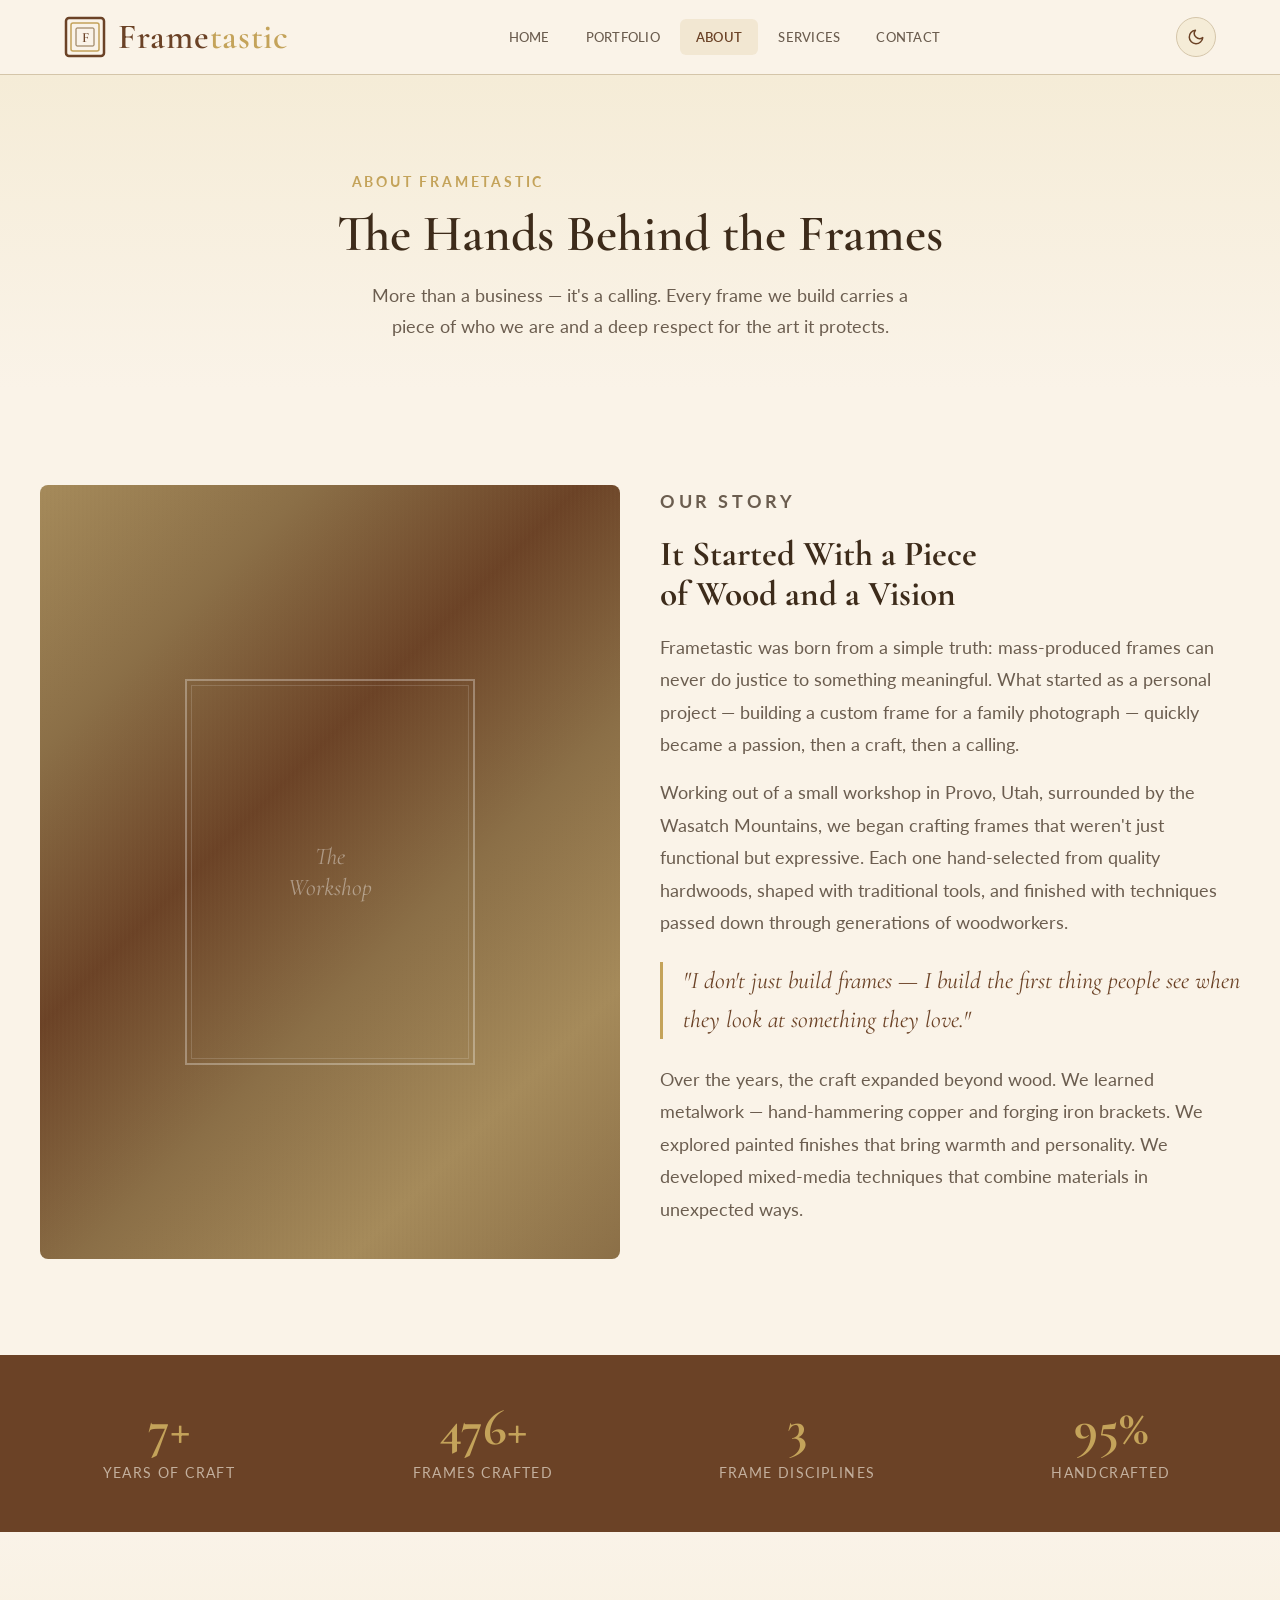
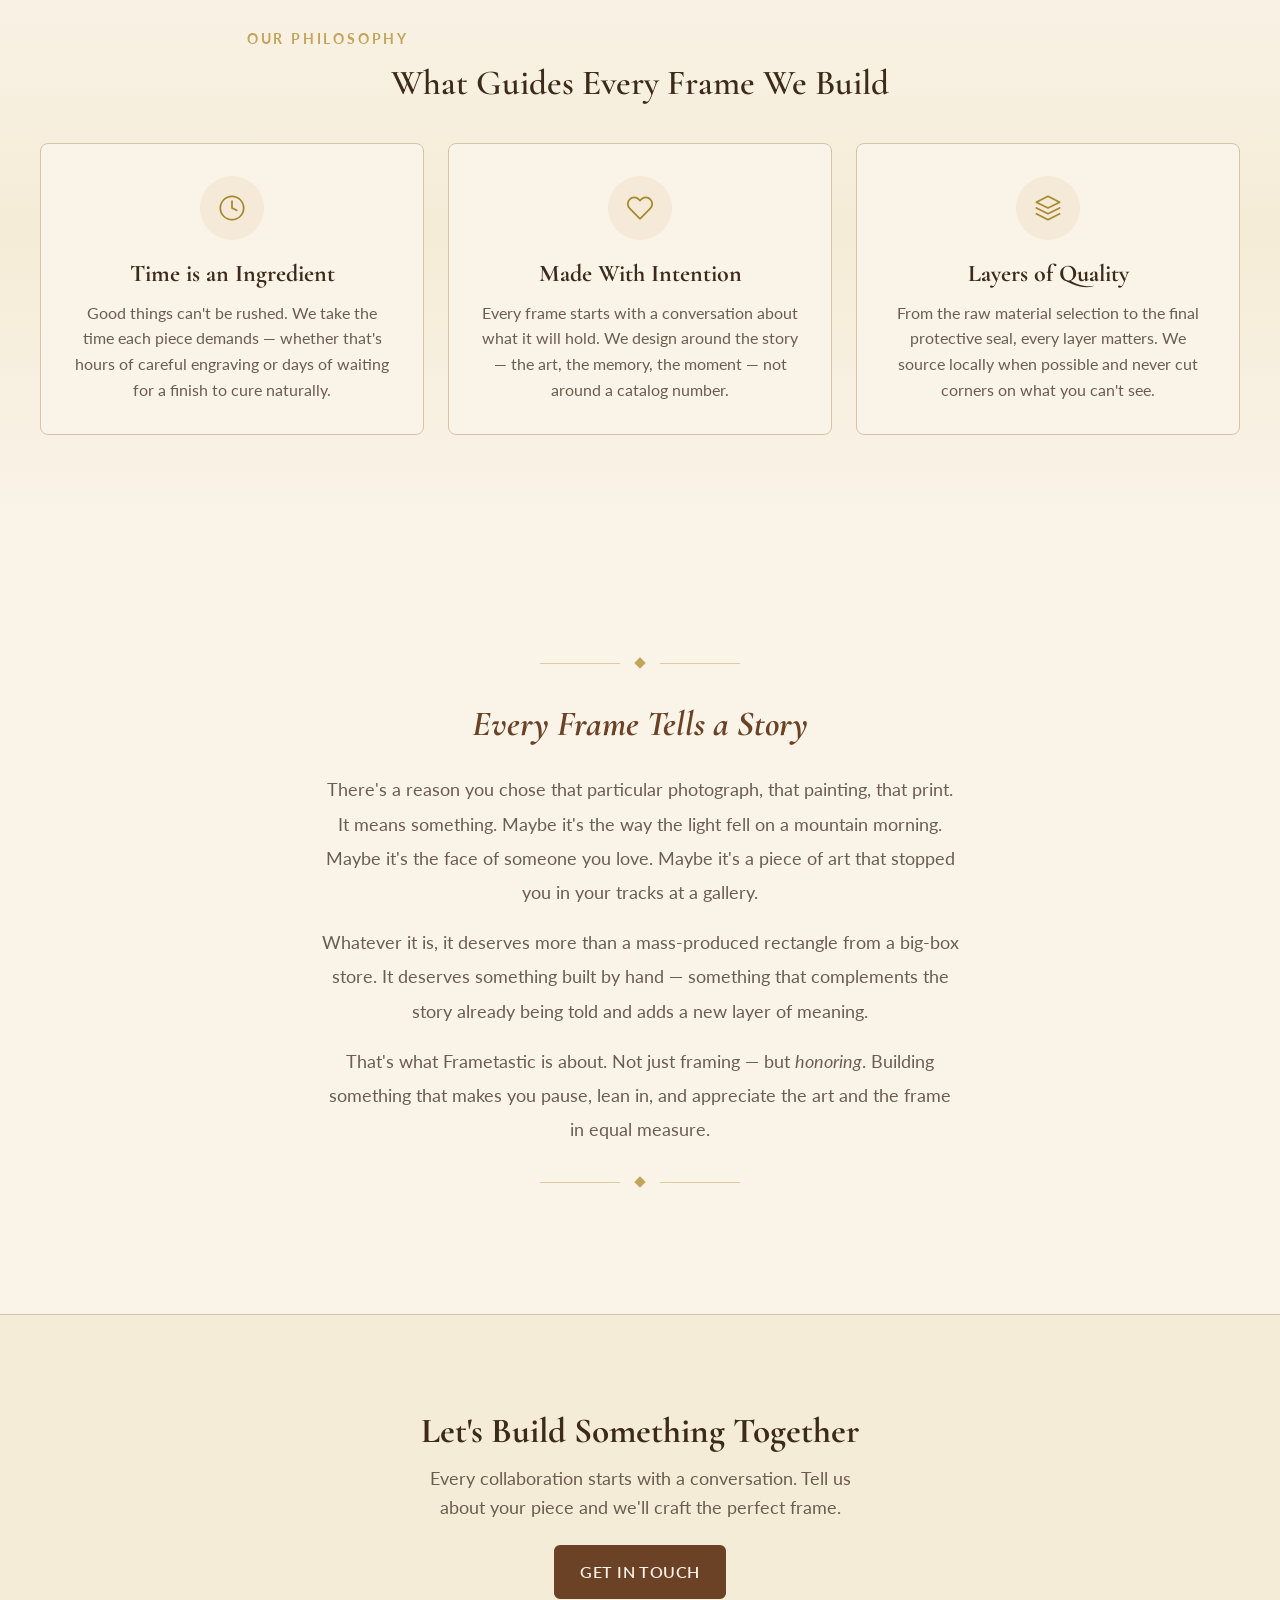
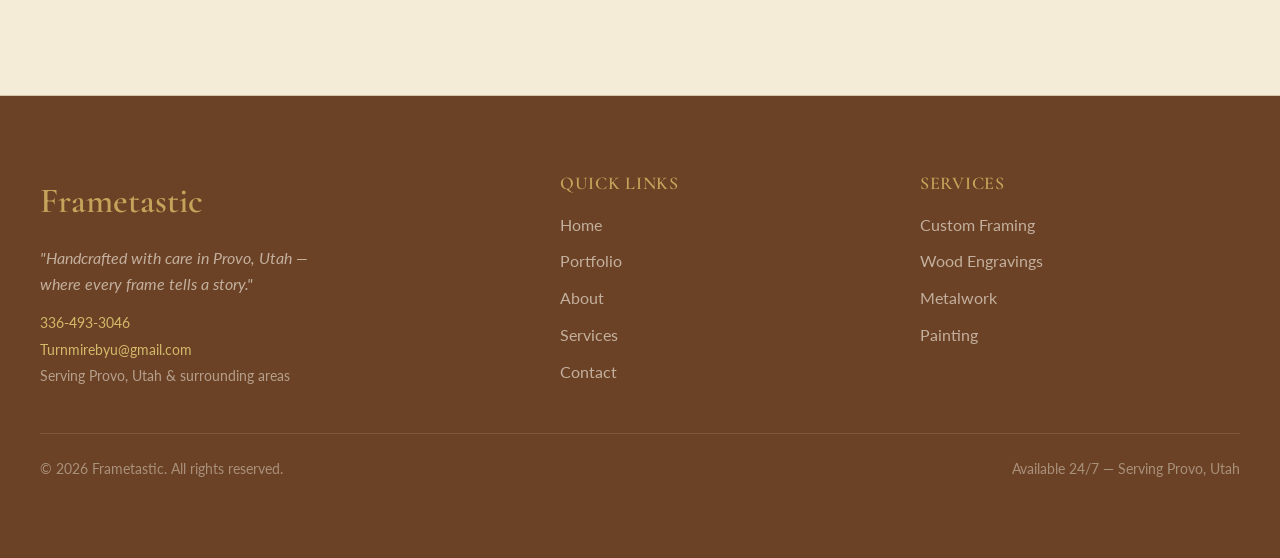
==== commit 36f93796: "Client revision: Add light/dark mode toggle - Added dark theme CSS variables (warm dark palette matc" ====
--- a/about.html
+++ b/about.html
@@ -11,6 +11,9 @@
   <link href="https://fonts.googleapis.com/css2?family=Cormorant+Garamond:ital,wght@0,400;0,500;0,600;0,700;1,400;1,500;1,600&family=Lato:wght@300;400;700&display=swap" rel="stylesheet">
 
   <link rel="stylesheet" href="./styles.css">
+  <!-- Prevent flash of wrong theme -->
+  <script>(function(){var t=localStorage.getItem("frametastic-theme");if(t)document.documentElement.setAttribute("data-theme",t)})()</script>
+
 </head>
 <body>
 
@@ -35,6 +38,11 @@
           <li><a href="./contact.html">Contact</a></li>
         </ul>
       </nav>
+      <!-- Theme Toggle -->
+      <button class="theme-toggle desktop-only" aria-label="Toggle dark mode" title="Toggle dark mode">
+        <svg class="icon-moon" viewBox="0 0 24 24" fill="none" stroke="currentColor" stroke-width="2" stroke-linecap="round" stroke-linejoin="round"><path d="M21 12.79A9 9 0 1 1 11.21 3 7 7 0 0 0 21 12.79z"/></svg>
+        <svg class="icon-sun" viewBox="0 0 24 24" fill="none" stroke="currentColor" stroke-width="2" stroke-linecap="round" stroke-linejoin="round"><circle cx="12" cy="12" r="5"/><line x1="12" y1="1" x2="12" y2="3"/><line x1="12" y1="21" x2="12" y2="23"/><line x1="4.22" y1="4.22" x2="5.64" y2="5.64"/><line x1="18.36" y1="18.36" x2="19.78" y2="19.78"/><line x1="1" y1="12" x2="3" y2="12"/><line x1="21" y1="12" x2="23" y2="12"/><line x1="4.22" y1="19.78" x2="5.64" y2="18.36"/><line x1="18.36" y1="5.64" x2="19.78" y2="4.22"/></svg>
+      </button>
       <button class="mobile-toggle" aria-label="Toggle menu" aria-expanded="false">
         <span></span><span></span><span></span>
       </button>
@@ -46,6 +54,13 @@
       <a href="./services.html">Services</a>
       <a href="./contact.html">Contact</a>
     </nav>
+    <!-- Mobile Theme Toggle -->
+    <div class="mobile-theme-toggle">
+      <button class="theme-toggle" aria-label="Toggle dark mode" title="Toggle dark mode">
+        <svg class="icon-moon" viewBox="0 0 24 24" fill="none" stroke="currentColor" stroke-width="2" stroke-linecap="round" stroke-linejoin="round"><path d="M21 12.79A9 9 0 1 1 11.21 3 7 7 0 0 0 21 12.79z"/></svg>
+        <svg class="icon-sun" viewBox="0 0 24 24" fill="none" stroke="currentColor" stroke-width="2" stroke-linecap="round" stroke-linejoin="round"><circle cx="12" cy="12" r="5"/><line x1="12" y1="1" x2="12" y2="3"/><line x1="12" y1="21" x2="12" y2="23"/><line x1="4.22" y1="4.22" x2="5.64" y2="5.64"/><line x1="18.36" y1="18.36" x2="19.78" y2="19.78"/><line x1="1" y1="12" x2="3" y2="12"/><line x1="21" y1="12" x2="23" y2="12"/><line x1="4.22" y1="19.78" x2="5.64" y2="18.36"/><line x1="18.36" y1="5.64" x2="19.78" y2="4.22"/></svg>
+      </button>
+    </div>
   </header>
 
   <main>
--- a/styles.css
+++ b/styles.css
@@ -774,8 +774,8 @@
 }
 
 .featured-card-image {
-  height: 240px;
-  min-height: 240px;
+  height: 280px;
+  min-height: 280px;
   position: relative;
   overflow: hidden;
 }
@@ -935,8 +935,8 @@
 }
 
 .portfolio-card-image {
-  height: 220px;
-  min-height: 220px;
+  height: 280px;
+  min-height: 280px;
   position: relative;
   overflow: hidden;
 }
@@ -1538,6 +1538,28 @@
   height: 75%;
 }
 
+/* ============================
+   PORTFOLIO IMAGES
+   ============================ */
+
+.portfolio-img {
+  width: 100%;
+  height: 100%;
+  object-fit: cover;
+  display: block;
+  transition: transform 400ms ease;
+}
+
+.featured-card:hover .portfolio-img,
+.portfolio-card:hover .portfolio-img {
+  transform: scale(1.05);
+}
+
+.featured-card-image,
+.portfolio-card-image {
+  overflow: hidden;
+}
+
 /* CTA banner */
 .cta-banner {
   text-align: center;
@@ -1559,3 +1581,276 @@
   margin-left: auto;
   margin-right: auto;
 }
+
+
+/* ============================================
+   DARK THEME
+   ============================================ */
+
+/* --- Theme Toggle Button --- */
+.theme-toggle {
+  display: flex;
+  align-items: center;
+  justify-content: center;
+  width: 40px;
+  height: 40px;
+  border-radius: 50%;
+  background: var(--color-surface);
+  border: 1px solid var(--color-divider);
+  cursor: pointer;
+  transition: background 180ms ease, border-color 180ms ease, transform 180ms ease;
+  margin-left: var(--space-4);
+  flex-shrink: 0;
+}
+
+.theme-toggle:hover {
+  background: var(--color-surface-2);
+  border-color: var(--color-gold);
+  transform: scale(1.05);
+}
+
+.theme-toggle svg {
+  width: 18px;
+  height: 18px;
+  transition: transform 300ms ease, opacity 180ms ease;
+}
+
+.theme-toggle .icon-sun { display: none; }
+.theme-toggle .icon-moon { display: block; color: var(--color-brown-dark); }
+
+[data-theme="dark"] .theme-toggle .icon-sun { display: block; color: var(--color-gold); }
+[data-theme="dark"] .theme-toggle .icon-moon { display: none; }
+
+/* Mobile: add theme toggle to mobile nav */
+.mobile-theme-toggle {
+  display: none;
+  justify-content: center;
+  padding: var(--space-4) 0;
+}
+
+@media (max-width: 768px) {
+  .theme-toggle.desktop-only { display: none; }
+  .mobile-theme-toggle { display: flex; }
+}
+
+@media (min-width: 769px) {
+  .mobile-theme-toggle { display: none; }
+}
+
+/* --- Dark Mode Palette --- */
+[data-theme="dark"] {
+  --color-bg:             #1A1612;
+  --color-surface:        #231E18;
+  --color-surface-2:      #2C2620;
+  --color-surface-offset: #272119;
+  --color-divider:        #3D3529;
+  --color-border:         #4A3F32;
+
+  --color-text:           #E0D6C8;
+  --color-text-muted:     #A89A8A;
+  --color-text-faint:     #7A6E60;
+  --color-heading:        #F0E8DC;
+
+  --color-brown:          #B89468;
+  --color-brown-dark:     #2A2118;
+  --color-brown-light:    #C4A87A;
+  --color-green:          #5A8B42;
+  --color-green-light:    #6B9E5A;
+  --color-green-muted:    #7AAF68;
+  --color-cream:          #1A1612;
+  --color-ivory:          #231E18;
+  --color-gold:           #D4B96A;
+  --color-gold-light:     #E0C87A;
+  --color-gold-dark:      #B8A050;
+  --color-charcoal:       #E0D6C8;
+
+  --color-primary:        #B89468;
+  --color-primary-hover:  #C4A87A;
+  --color-accent:         #D4B96A;
+  --color-accent-hover:   #E0C87A;
+
+  --shadow-sm: 0 1px 3px rgba(0, 0, 0, 0.2);
+  --shadow-md: 0 4px 12px rgba(0, 0, 0, 0.3);
+  --shadow-lg: 0 12px 32px rgba(0, 0, 0, 0.4);
+  --shadow-warm: 0 8px 24px rgba(0, 0, 0, 0.3);
+}
+
+/* --- Dark Mode Overrides for Hardcoded Colors --- */
+
+/* Header */
+[data-theme="dark"] .site-header {
+  background: rgba(26, 22, 18, 0.95);
+  border-bottom-color: var(--color-divider);
+}
+
+/* Logo SVG */
+[data-theme="dark"] .logo-icon rect:first-of-type { stroke: var(--color-gold); }
+[data-theme="dark"] .logo-icon rect:nth-of-type(2) { stroke: var(--color-gold-light); }
+[data-theme="dark"] .logo-icon rect:nth-of-type(3) { stroke: var(--color-brown); }
+[data-theme="dark"] .logo-icon text { fill: var(--color-gold); }
+
+/* Nav links */
+[data-theme="dark"] .nav-links a { color: var(--color-text); }
+[data-theme="dark"] .nav-links a:hover,
+[data-theme="dark"] .nav-links a.active { color: var(--color-gold); }
+
+/* Mobile nav */
+[data-theme="dark"] .mobile-nav {
+  background: rgba(26, 22, 18, 1);
+}
+[data-theme="dark"] .mobile-nav a { color: var(--color-text); }
+[data-theme="dark"] .mobile-nav a:hover,
+[data-theme="dark"] .mobile-nav a.active { color: var(--color-gold); }
+
+/* Mobile toggle hamburger */
+[data-theme="dark"] .mobile-toggle span { background: var(--color-text); }
+
+/* Hero overlay and backgrounds */
+[data-theme="dark"] .hero {
+  background: var(--color-bg);
+}
+
+[data-theme="dark"] .hero-content {
+  color: var(--color-text);
+}
+
+[data-theme="dark"] .hero-badge {
+  background: rgba(212, 185, 106, 0.15);
+  border-color: rgba(212, 185, 106, 0.3);
+  color: var(--color-gold);
+}
+
+/* Frame art placeholders */
+[data-theme="dark"] .frame-art {
+  border-color: var(--color-divider);
+}
+
+/* Buttons */
+[data-theme="dark"] .btn-primary {
+  background: var(--color-gold);
+  color: #1A1612;
+}
+[data-theme="dark"] .btn-primary:hover {
+  background: var(--color-gold-light);
+}
+
+[data-theme="dark"] .btn-outline {
+  border-color: var(--color-gold);
+  color: var(--color-gold);
+}
+[data-theme="dark"] .btn-outline:hover {
+  background: var(--color-gold);
+  color: #1A1612;
+}
+
+/* Section warm gradient backgrounds */
+[data-theme="dark"] .bg-warm-gradient,
+[data-theme="dark"] .bg-warm-gradient-reverse {
+  background: linear-gradient(180deg, var(--color-surface) 0%, var(--color-bg) 100%);
+}
+
+/* Cards and surfaces */
+[data-theme="dark"] .card,
+[data-theme="dark"] .portfolio-card,
+[data-theme="dark"] .service-card,
+[data-theme="dark"] .testimonial-card,
+[data-theme="dark"] .feature-card,
+[data-theme="dark"] .process-card {
+  background: var(--color-surface);
+  border-color: var(--color-divider);
+}
+
+/* Filter buttons */
+[data-theme="dark"] .filter-btn {
+  background: var(--color-surface);
+  color: var(--color-text-muted);
+  border-color: var(--color-divider);
+}
+[data-theme="dark"] .filter-btn.active,
+[data-theme="dark"] .filter-btn:hover {
+  background: var(--color-gold);
+  color: #1A1612;
+}
+
+/* Selection */
+[data-theme="dark"] ::selection {
+  background: rgba(212, 185, 106, 0.25);
+}
+
+/* CTA sections */
+[data-theme="dark"] .cta-section,
+[data-theme="dark"] .cta-band {
+  background: var(--color-surface);
+}
+
+/* Testimonial image overlay */
+[data-theme="dark"] .testimonial-card .testimonial-quote {
+  color: var(--color-text);
+}
+
+/* Footer stays dark in both modes — just refine for dark */
+[data-theme="dark"] .site-footer {
+  background: #121010;
+}
+
+[data-theme="dark"] .footer-bottom {
+  border-top-color: rgba(224, 214, 200, 0.1);
+}
+
+/* Form inputs */
+[data-theme="dark"] input,
+[data-theme="dark"] textarea,
+[data-theme="dark"] select {
+  background: var(--color-surface);
+  border-color: var(--color-divider);
+  color: var(--color-text);
+}
+
+[data-theme="dark"] input::placeholder,
+[data-theme="dark"] textarea::placeholder {
+  color: var(--color-text-faint);
+}
+
+/* Hero frame corners */
+[data-theme="dark"] .hero-frame-corner {
+  border-color: var(--color-divider);
+}
+
+/* Process steps */
+[data-theme="dark"] .process-step-number {
+  background: var(--color-gold);
+  color: #1A1612;
+}
+
+/* Section headings with decorative elements */
+[data-theme="dark"] .section-heading::after,
+[data-theme="dark"] .section-heading::before {
+  background: var(--color-gold);
+}
+
+/* Quote / testimonial background overlays */
+[data-theme="dark"] .portfolio-overlay {
+  background: rgba(26, 22, 18, 0.85);
+}
+
+/* Stats section */
+[data-theme="dark"] .stat-item {
+  color: var(--color-text);
+}
+
+/* Horizontal rules and dividers */
+[data-theme="dark"] hr,
+[data-theme="dark"] .divider {
+  border-color: var(--color-divider);
+}
+
+/* Smooth theme transition */
+html[data-theme] {
+  transition: background-color 300ms ease, color 300ms ease;
+}
+
+html[data-theme] *,
+html[data-theme] *::before,
+html[data-theme] *::after {
+  transition: background-color 300ms ease, color 300ms ease, border-color 300ms ease, box-shadow 300ms ease;
+}
